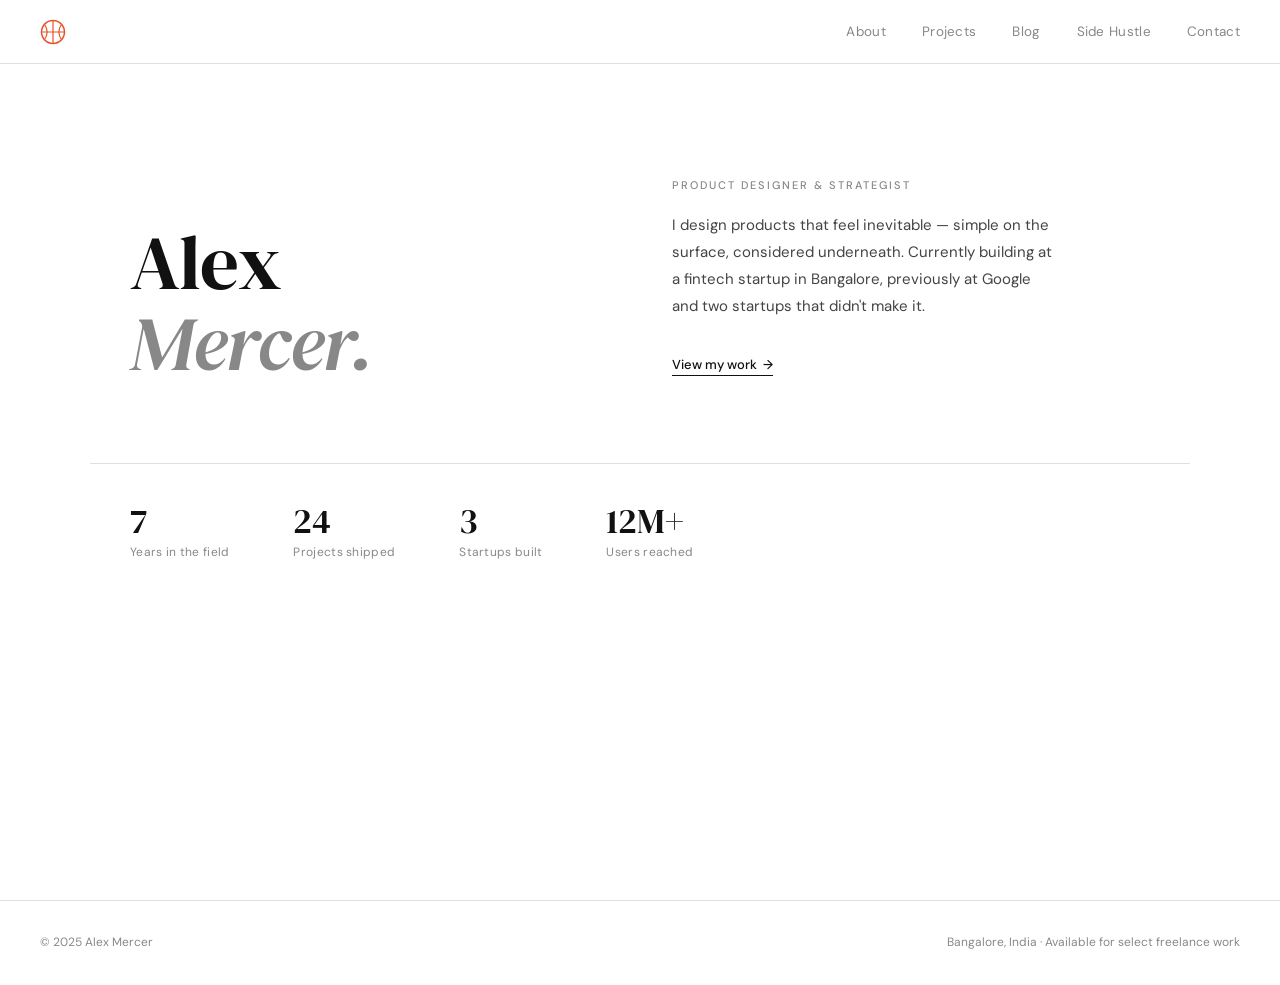
==== index.html @ 09b14b58 "Add files via upload" ====
<!DOCTYPE html>
<html lang="en">
<head>
  <meta charset="UTF-8" />
  <meta name="viewport" content="width=device-width, initial-scale=1.0" />
  <title>Alex Mercer</title>
  <link rel="preconnect" href="https://fonts.googleapis.com" />
  <link rel="preconnect" href="https://fonts.gstatic.com" crossorigin />
  <link href="https://fonts.googleapis.com/css2?family=DM+Serif+Display:ital@0;1&family=DM+Sans:wght@300;400;500&display=swap" rel="stylesheet" />
  <style>
    *, *::before, *::after { box-sizing: border-box; margin: 0; padding: 0; }

    :root {
      --white: #ffffff;
      --black: #111111;
      --grey-light: #f4f4f4;
      --grey-mid: #e0e0e0;
      --grey-text: #888;
      --accent: #e8522a;
      --nav-h: 64px;
    }

    html { scroll-behavior: smooth; }

    body {
      font-family: 'DM Sans', sans-serif;
      background: var(--white);
      color: var(--black);
      font-size: 15px;
      line-height: 1.65;
      -webkit-font-smoothing: antialiased;
    }

    /* ── NAV ── */
    nav {
      position: fixed;
      top: 0; left: 0; right: 0;
      z-index: 200;
      height: var(--nav-h);
      background: var(--white);
      border-bottom: 1px solid var(--grey-mid);
      display: flex;
      align-items: center;
      padding: 0 2.5rem;
      justify-content: space-between;
    }

    .nav-home {
      display: flex;
      align-items: center;
      gap: 0;
      text-decoration: none;
      cursor: pointer;
      background: none;
      border: none;
      padding: 0;
    }

    .basketball {
      width: 26px;
      height: 26px;
      display: block;
    }

    .basketball.bounce {
      animation: bounce 0.55s cubic-bezier(0.36, 0.07, 0.19, 0.97);
    }

    @keyframes bounce {
      0%   { transform: translateY(0) scaleY(1) scaleX(1); }
      20%  { transform: translateY(-14px) scaleY(1.08) scaleX(0.94); }
      40%  { transform: translateY(0) scaleY(0.88) scaleX(1.1); }
      60%  { transform: translateY(-7px) scaleY(1.04) scaleX(0.97); }
      80%  { transform: translateY(0) scaleY(0.96) scaleX(1.03); }
      100% { transform: translateY(0) scaleY(1) scaleX(1); }
    }

    .nav-links {
      display: flex;
      gap: 2.25rem;
      list-style: none;
    }

    .nav-links button {
      background: none;
      border: none;
      cursor: pointer;
      font-family: 'DM Sans', sans-serif;
      font-size: 13.5px;
      font-weight: 400;
      color: var(--grey-text);
      letter-spacing: 0.3px;
      padding: 0;
      transition: color 0.15s;
    }

    .nav-links button:hover,
    .nav-links button.active {
      color: var(--black);
    }

    /* ── PAGES ── */
    .page {
      display: none;
      padding-top: var(--nav-h);
      min-height: 100vh;
    }

    .page.visible { display: block; }

    /* ── HERO / HOME ── */
    .hero {
      max-width: 1100px;
      margin: 0 auto;
      padding: 7rem 2.5rem 5rem;
      display: grid;
      grid-template-columns: 1fr 1fr;
      gap: 4rem;
      align-items: end;
    }

    .hero-left h1 {
      font-family: 'DM Serif Display', serif;
      font-size: clamp(3rem, 6vw, 5.5rem);
      font-weight: 400;
      line-height: 1.05;
      letter-spacing: -1px;
      color: var(--black);
    }

    .hero-left h1 em {
      font-style: italic;
      color: var(--grey-text);
    }

    .hero-right {
      padding-bottom: 0.4rem;
    }

    .hero-right .role {
      font-size: 11px;
      font-weight: 500;
      letter-spacing: 2px;
      text-transform: uppercase;
      color: var(--grey-text);
      margin-bottom: 1rem;
    }

    .hero-right p {
      font-size: 15px;
      color: #444;
      line-height: 1.8;
      max-width: 380px;
      margin-bottom: 2rem;
    }

    .hero-cta {
      display: inline-flex;
      align-items: center;
      gap: 8px;
      font-size: 13px;
      font-weight: 500;
      color: var(--black);
      text-decoration: none;
      border-bottom: 1px solid var(--black);
      padding-bottom: 2px;
      cursor: pointer;
      background: none;
      border-left: none;
      border-right: none;
      border-top: none;
      font-family: 'DM Sans', sans-serif;
      transition: color 0.15s;
    }

    .hero-cta:hover { color: var(--accent); border-bottom-color: var(--accent); }

    .hero-divider {
      max-width: 1100px;
      margin: 0 auto;
      padding: 0 2.5rem;
      border-top: 1px solid var(--grey-mid);
    }

    .hero-stats {
      max-width: 1100px;
      margin: 0 auto;
      padding: 2.5rem 2.5rem 5rem;
      display: flex;
      gap: 4rem;
    }

    .stat-item {}

    .stat-num {
      font-family: 'DM Serif Display', serif;
      font-size: 2.2rem;
      font-weight: 400;
      color: var(--black);
      line-height: 1;
    }

    .stat-label {
      font-size: 12px;
      color: var(--grey-text);
      margin-top: 4px;
      letter-spacing: 0.3px;
    }

    /* ── SECTION WRAPPER ── */
    .section {
      max-width: 900px;
      margin: 0 auto;
      padding: 5rem 2.5rem 6rem;
    }

    .section-eyebrow {
      font-size: 11px;
      font-weight: 500;
      letter-spacing: 2.5px;
      text-transform: uppercase;
      color: var(--grey-text);
      margin-bottom: 3rem;
      display: flex;
      align-items: center;
      gap: 1rem;
    }

    .section-eyebrow::after {
      content: '';
      display: block;
      flex: 1;
      height: 1px;
      background: var(--grey-mid);
    }

    /* ── ABOUT ── */
    .about-grid {
      display: grid;
      grid-template-columns: 1fr 1fr;
      gap: 5rem;
      align-items: start;
    }

    .about-text h2 {
      font-family: 'DM Serif Display', serif;
      font-size: 2.4rem;
      font-weight: 400;
      line-height: 1.2;
      margin-bottom: 1.5rem;
      letter-spacing: -0.5px;
    }

    .about-text p {
      font-size: 15px;
      color: #444;
      line-height: 1.85;
      margin-bottom: 1.25rem;
    }

    .about-photo {
      width: 100%;
      aspect-ratio: 4/5;
      background: var(--grey-light);
      border-radius: 3px;
      display: flex;
      align-items: center;
      justify-content: center;
      font-size: 12px;
      color: var(--grey-text);
      letter-spacing: 0.5px;
    }

    .tag-list {
      display: flex;
      flex-wrap: wrap;
      gap: 8px;
      margin-top: 2rem;
    }

    .tag {
      font-size: 11.5px;
      font-weight: 500;
      color: #555;
      background: var(--grey-light);
      padding: 5px 12px;
      border-radius: 20px;
      letter-spacing: 0.2px;
    }

    /* ── PROJECTS ── */
    .project-list {
      display: flex;
      flex-direction: column;
      gap: 0;
    }

    .project-row {
      display: grid;
      grid-template-columns: 200px 1fr;
      gap: 2rem;
      padding: 2.25rem 0;
      border-bottom: 1px solid var(--grey-mid);
      text-decoration: none;
      color: inherit;
      align-items: center;
      transition: opacity 0.15s;
    }

    .project-row:first-child { border-top: 1px solid var(--grey-mid); }
    .project-row:hover { opacity: 0.7; }

    .project-thumb {
      width: 100%;
      aspect-ratio: 16/9;
      background: var(--grey-light);
      border-radius: 3px;
      display: flex;
      align-items: center;
      justify-content: center;
      font-size: 11px;
      color: var(--grey-text);
      overflow: hidden;
    }

    .project-meta {
      display: flex;
      flex-direction: column;
      gap: 0.5rem;
    }

    .project-tag {
      font-size: 10.5px;
      font-weight: 500;
      letter-spacing: 1.5px;
      text-transform: uppercase;
      color: var(--grey-text);
    }

    .project-title {
      font-family: 'DM Serif Display', serif;
      font-size: 1.5rem;
      font-weight: 400;
      line-height: 1.2;
      letter-spacing: -0.3px;
    }

    .project-desc {
      font-size: 13.5px;
      color: #555;
      line-height: 1.65;
      max-width: 500px;
    }

    .project-arrow {
      margin-top: 0.75rem;
      font-size: 12px;
      color: var(--grey-text);
      display: flex;
      align-items: center;
      gap: 6px;
    }

    /* ── BLOG ── */
    .blog-list {
      display: flex;
      flex-direction: column;
    }

    .blog-row {
      display: grid;
      grid-template-columns: 1fr auto;
      align-items: baseline;
      gap: 2rem;
      padding: 1.75rem 0;
      border-bottom: 1px solid var(--grey-mid);
      text-decoration: none;
      color: inherit;
      transition: opacity 0.15s;
    }

    .blog-row:first-child { border-top: 1px solid var(--grey-mid); }
    .blog-row:hover { opacity: 0.65; }

    .blog-left {}

    .blog-category {
      font-size: 10.5px;
      font-weight: 500;
      letter-spacing: 1.5px;
      text-transform: uppercase;
      color: var(--grey-text);
      margin-bottom: 0.3rem;
    }

    .blog-title {
      font-family: 'DM Serif Display', serif;
      font-size: 1.25rem;
      font-weight: 400;
      line-height: 1.3;
    }

    .blog-excerpt {
      font-size: 13px;
      color: #666;
      margin-top: 0.35rem;
      line-height: 1.6;
    }

    .blog-date {
      font-size: 12px;
      color: var(--grey-text);
      white-space: nowrap;
      align-self: start;
      padding-top: 0.15rem;
    }

    /* ── SIDE HUSTLE ── */
    .hustle-intro {
      font-family: 'DM Serif Display', serif;
      font-size: 2rem;
      font-weight: 400;
      line-height: 1.25;
      max-width: 560px;
      margin-bottom: 3rem;
      letter-spacing: -0.4px;
    }

    .hustle-grid {
      display: grid;
      grid-template-columns: 1fr 1fr;
      gap: 1.5rem;
    }

    .hustle-card {
      background: var(--grey-light);
      border-radius: 4px;
      padding: 2rem;
      text-decoration: none;
      color: inherit;
      display: block;
      transition: background 0.15s;
    }

    .hustle-card:hover { background: #ebebeb; }

    .hustle-card-tag {
      font-size: 10.5px;
      font-weight: 500;
      letter-spacing: 1.5px;
      text-transform: uppercase;
      color: var(--grey-text);
      margin-bottom: 1rem;
    }

    .hustle-card h3 {
      font-family: 'DM Serif Display', serif;
      font-size: 1.35rem;
      font-weight: 400;
      margin-bottom: 0.75rem;
      line-height: 1.2;
    }

    .hustle-card p {
      font-size: 13px;
      color: #555;
      line-height: 1.7;
    }

    /* ── CONTACT ── */
    .contact-intro {
      font-family: 'DM Serif Display', serif;
      font-size: 2.5rem;
      font-weight: 400;
      line-height: 1.15;
      max-width: 520px;
      margin-bottom: 3.5rem;
      letter-spacing: -0.5px;
    }

    .contact-links {
      display: flex;
      flex-direction: column;
    }

    .contact-row {
      display: flex;
      justify-content: space-between;
      align-items: center;
      padding: 1.5rem 0;
      border-bottom: 1px solid var(--grey-mid);
      text-decoration: none;
      color: inherit;
      transition: opacity 0.15s;
    }

    .contact-row:first-child { border-top: 1px solid var(--grey-mid); }
    .contact-row:hover { opacity: 0.6; }

    .contact-platform {
      font-size: 11px;
      font-weight: 500;
      letter-spacing: 1.5px;
      text-transform: uppercase;
      color: var(--grey-text);
      min-width: 100px;
    }

    .contact-value {
      font-size: 15px;
      font-weight: 400;
      flex: 1;
      padding: 0 2rem;
    }

    .contact-arrow {
      font-size: 18px;
      color: var(--grey-text);
    }

    /* ── FOOTER ── */
    footer {
      border-top: 1px solid var(--grey-mid);
      padding: 2rem 2.5rem;
      display: flex;
      justify-content: space-between;
      align-items: center;
      font-size: 12px;
      color: var(--grey-text);
      max-width: 100%;
    }

    /* ── MOBILE ── */
    .hamburger {
      display: none;
      flex-direction: column;
      gap: 5px;
      background: none;
      border: none;
      cursor: pointer;
      padding: 4px;
    }

    .hamburger span {
      display: block;
      width: 22px;
      height: 1.5px;
      background: var(--black);
      border-radius: 2px;
      transition: all 0.2s;
    }

    .mobile-menu {
      display: none;
      position: fixed;
      top: var(--nav-h);
      left: 0; right: 0;
      background: var(--white);
      border-bottom: 1px solid var(--grey-mid);
      padding: 1.5rem 2.5rem;
      flex-direction: column;
      gap: 1.25rem;
      z-index: 199;
    }

    .mobile-menu.open { display: flex; }

    .mobile-menu button {
      background: none;
      border: none;
      font-family: 'DM Sans', sans-serif;
      font-size: 15px;
      color: var(--black);
      text-align: left;
      cursor: pointer;
      padding: 0;
    }

    @media (max-width: 768px) {
      .nav-links { display: none; }
      .hamburger { display: flex; }

      .hero {
        grid-template-columns: 1fr;
        padding: 4rem 1.5rem 3rem;
        gap: 2.5rem;
      }

      .hero-left h1 { font-size: 3rem; }

      .about-grid,
      .hustle-grid { grid-template-columns: 1fr; }

      .project-row {
        grid-template-columns: 1fr;
        gap: 1rem;
      }

      .section { padding: 3.5rem 1.5rem 4rem; }

      footer { flex-direction: column; gap: 0.5rem; text-align: center; }
    }
  </style>
</head>
<body>

  <!-- NAV -->
  <nav>
    <button class="nav-home" onclick="showPage('home'); bounceBall()" aria-label="Home">
      <svg class="basketball" id="bball" viewBox="0 0 26 26" fill="none" xmlns="http://www.w3.org/2000/svg">
        <circle cx="13" cy="13" r="11.5" stroke="#e8522a" stroke-width="1.5" fill="none"/>
        <path d="M13 1.5 C13 1.5 13 24.5 13 24.5" stroke="#e8522a" stroke-width="1.2" stroke-linecap="round"/>
        <path d="M1.5 13 C1.5 13 24.5 13 24.5 13" stroke="#e8522a" stroke-width="1.2" stroke-linecap="round"/>
        <path d="M4.5 5.5 C8 10 8 16 4.5 20.5" stroke="#e8522a" stroke-width="1.2" fill="none" stroke-linecap="round"/>
        <path d="M21.5 5.5 C18 10 18 16 21.5 20.5" stroke="#e8522a" stroke-width="1.2" fill="none" stroke-linecap="round"/>
      </svg>
    </button>

    <ul class="nav-links">
      <li><button onclick="showPage('about')" data-page="about">About</button></li>
      <li><button onclick="showPage('projects')" data-page="projects">Projects</button></li>
      <li><button onclick="showPage('blog')" data-page="blog">Blog</button></li>
      <li><button onclick="showPage('hustle')" data-page="hustle">Side Hustle</button></li>
      <li><button onclick="showPage('contact')" data-page="contact">Contact</button></li>
    </ul>

    <button class="hamburger" onclick="toggleMobile()" aria-label="Menu">
      <span></span><span></span><span></span>
    </button>
  </nav>

  <div class="mobile-menu" id="mobileMenu">
    <button onclick="showPage('about'); toggleMobile()">About</button>
    <button onclick="showPage('projects'); toggleMobile()">Projects</button>
    <button onclick="showPage('blog'); toggleMobile()">Blog</button>
    <button onclick="showPage('hustle'); toggleMobile()">Side Hustle</button>
    <button onclick="showPage('contact'); toggleMobile()">Contact</button>
  </div>

  <!-- HOME -->
  <div id="page-home" class="page visible">
    <div class="hero">
      <div class="hero-left">
        <h1>Alex<br/><em>Mercer.</em></h1>
      </div>
      <div class="hero-right">
        <p class="role">Product Designer & Strategist</p>
        <p>I design products that feel inevitable — simple on the surface, considered underneath. Currently building at a fintech startup in Bangalore, previously at Google and two startups that didn't make it.</p>
        <button class="hero-cta" onclick="showPage('projects')">View my work &nbsp;→</button>
      </div>
    </div>
    <div class="hero-divider"></div>
    <div class="hero-stats">
      <div class="stat-item">
        <div class="stat-num">7</div>
        <div class="stat-label">Years in the field</div>
      </div>
      <div class="stat-item">
        <div class="stat-num">24</div>
        <div class="stat-label">Projects shipped</div>
      </div>
      <div class="stat-item">
        <div class="stat-num">3</div>
        <div class="stat-label">Startups built</div>
      </div>
      <div class="stat-item">
        <div class="stat-num">12M+</div>
        <div class="stat-label">Users reached</div>
      </div>
    </div>
  </div>

  <!-- ABOUT -->
  <div id="page-about" class="page">
    <div class="section">
      <div class="section-eyebrow">About</div>
      <div class="about-grid">
        <div class="about-text">
          <h2>Curious by nature, precise by practice.</h2>
          <p>I'm Alex — a product designer based in Bangalore with seven years of experience shaping digital products across fintech, health, and consumer apps. I obsess over the gap between what a product does and what a user actually needs.</p>
          <p>Before going independent, I led design at Zeta and spent two years at Google's APAC office working on emerging-market UX. I've also co-founded two startups — one failed quietly, one failed loudly. Both taught me more than any job.</p>
          <p>Outside of work: I read too much, cook just enough, and watch an embarrassing amount of NBA basketball.</p>
          <div class="tag-list">
            <span class="tag">Product Design</span>
            <span class="tag">UX Research</span>
            <span class="tag">Design Systems</span>
            <span class="tag">Prototyping</span>
            <span class="tag">Figma</span>
            <span class="tag">Strategy</span>
            <span class="tag">0→1</span>
          </div>
        </div>
        <div class="about-photo">Your photo</div>
      </div>
    </div>
  </div>

  <!-- PROJECTS -->
  <div id="page-projects" class="page">
    <div class="section">
      <div class="section-eyebrow">Projects & Case Studies</div>
      <div class="project-list">

        <a class="project-row" href="#">
          <div class="project-thumb">Image</div>
          <div class="project-meta">
            <span class="project-tag">Fintech · 2024</span>
            <div class="project-title">Redesigning onboarding for a neo-bank serving first-time account holders</div>
            <div class="project-desc">How we reduced drop-off by 41% by rethinking the onboarding flow from the ground up — starting with what users were actually afraid of.</div>
            <div class="project-arrow">Read case study &nbsp;→</div>
          </div>
        </a>

        <a class="project-row" href="#">
          <div class="project-thumb">Image</div>
          <div class="project-meta">
            <span class="project-tag">Health · 2023</span>
            <div class="project-title">A medication tracker built around forgetfulness, not discipline</div>
            <div class="project-desc">Designing for non-compliance — what happens when you stop blaming users and start designing around human behaviour.</div>
            <div class="project-arrow">Read case study &nbsp;→</div>
          </div>
        </a>

        <a class="project-row" href="#">
          <div class="project-thumb">Image</div>
          <div class="project-meta">
            <span class="project-tag">Consumer · 2022</span>
            <div class="project-title">Building a design system for a team of 40 with zero process</div>
            <div class="project-desc">From scattered components and six shades of "the same blue" to a token-based system that actually got adopted.</div>
            <div class="project-arrow">Read case study &nbsp;→</div>
          </div>
        </a>

        <a class="project-row" href="#">
          <div class="project-thumb">Image</div>
          <div class="project-meta">
            <span class="project-tag">Research · 2021</span>
            <div class="project-title">What 200 field interviews taught me about designing for Tier 3 India</div>
            <div class="project-desc">A research-led redesign of a payments app used by street vendors — context, constraints, and what we got wrong the first time.</div>
            <div class="project-arrow">Read case study &nbsp;→</div>
          </div>
        </a>

      </div>
    </div>
  </div>

  <!-- BLOG -->
  <div id="page-blog" class="page">
    <div class="section">
      <div class="section-eyebrow">Blog & Writeups</div>
      <div class="blog-list">

        <a class="blog-row" href="#">
          <div class="blog-left">
            <div class="blog-category">Design</div>
            <div class="blog-title">The problem with "clean" design is that it's often just empty</div>
            <div class="blog-excerpt">Minimalism isn't a shortcut. Here's what I mean when I say something is considered versus just stripped down.</div>
          </div>
          <div class="blog-date">May 2025</div>
        </a>

        <a class="blog-row" href="#">
          <div class="blog-left">
            <div class="blog-category">Process</div>
            <div class="blog-title">How I run a design critique without it turning into a vibe check</div>
            <div class="blog-excerpt">A practical guide to getting useful feedback instead of "I think it needs more breathing room."</div>
          </div>
          <div class="blog-date">Mar 2025</div>
        </a>

        <a class="blog-row" href="#">
          <div class="blog-left">
            <div class="blog-category">Career</div>
            <div class="blog-title">What two failed startups actually taught me about product thinking</div>
            <div class="blog-excerpt">The lessons weren't about what I built. They were about what I assumed.</div>
          </div>
          <div class="blog-date">Jan 2025</div>
        </a>

        <a class="blog-row" href="#">
          <div class="blog-left">
            <div class="blog-category">Research</div>
            <div class="blog-title">On interviewing users who don't want to be interviewed</div>
            <div class="blog-excerpt">Field research in low-trust environments — and how I stopped making people feel like they were being studied.</div>
          </div>
          <div class="blog-date">Nov 2024</div>
        </a>

        <a class="blog-row" href="#">
          <div class="blog-left">
            <div class="blog-category">Tools</div>
            <div class="blog-title">I stopped using Figma auto-layout for a month. Here's what happened.</div>
            <div class="blog-excerpt">A small experiment in constraint — and what it clarified about how I think about space.</div>
          </div>
          <div class="blog-date">Sep 2024</div>
        </a>

      </div>
    </div>
  </div>

  <!-- SIDE HUSTLE -->
  <div id="page-hustle" class="page">
    <div class="section">
      <div class="section-eyebrow">Side Hustle</div>
      <p class="hustle-intro">Things I build, teach, and sell on the side — because one job was never enough.</p>
      <div class="hustle-grid">

        <a class="hustle-card" href="#">
          <div class="hustle-card-tag">Template · Gumroad</div>
          <h3>The Design Handoff Kit</h3>
          <p>A Figma template system for handing off to developers cleanly — annotations, spec sheets, and a decision log. Used by 1,400+ designers.</p>
        </a>

        <a class="hustle-card" href="#">
          <div class="hustle-card-tag">Newsletter · Substack</div>
          <h3>Once a Week, Considered</h3>
          <p>A short weekly essay on design, products, and the odd observation about how things work. 3,200 subscribers. No sponsors, no fluff.</p>
        </a>

        <a class="hustle-card" href="#">
          <div class="hustle-card-tag">Mentorship · ADPList</div>
          <h3>1:1 Design Mentoring</h3>
          <p>I take on four mentees per quarter — early-career designers looking to move from execution to strategic thinking. Waitlist open.</p>
        </a>

        <a class="hustle-card" href="#">
          <div class="hustle-card-tag">Course · Coming Soon</div>
          <h3>Research Without a Lab</h3>
          <p>A self-paced course on doing meaningful UX research with no budget, no team, and no research ops. Launching late 2025.</p>
        </a>

      </div>
    </div>
  </div>

  <!-- CONTACT -->
  <div id="page-contact" class="page">
    <div class="section">
      <div class="section-eyebrow">Contact</div>
      <p class="contact-intro">Let's talk — about a project, a question, or just something interesting.</p>
      <div class="contact-links">
        <a class="contact-row" href="mailto:alex@alexmercer.com">
          <span class="contact-platform">Email</span>
          <span class="contact-value">alex@alexmercer.com</span>
          <span class="contact-arrow">↗</span>
        </a>
        <a class="contact-row" href="#" target="_blank" rel="noopener">
          <span class="contact-platform">LinkedIn</span>
          <span class="contact-value">linkedin.com/in/alexmercer</span>
          <span class="contact-arrow">↗</span>
        </a>
        <a class="contact-row" href="#" target="_blank" rel="noopener">
          <span class="contact-platform">Twitter / X</span>
          <span class="contact-value">@alexmercer</span>
          <span class="contact-arrow">↗</span>
        </a>
        <a class="contact-row" href="#" target="_blank" rel="noopener">
          <span class="contact-platform">GitHub</span>
          <span class="contact-value">github.com/alexmercer</span>
          <span class="contact-arrow">↗</span>
        </a>
        <a class="contact-row" href="#" target="_blank" rel="noopener">
          <span class="contact-platform">Read.cv</span>
          <span class="contact-value">read.cv/alexmercer</span>
          <span class="contact-arrow">↗</span>
        </a>
      </div>
    </div>
  </div>

  <footer>
    <span>© 2025 Alex Mercer</span>
    <span>Bangalore, India · Available for select freelance work</span>
  </footer>

  <script>
    function showPage(name) {
      document.querySelectorAll('.page').forEach(p => p.classList.remove('visible'));
      const t = document.getElementById('page-' + name);
      if (t) t.classList.add('visible');
      document.querySelectorAll('[data-page]').forEach(b => {
        b.classList.toggle('active', b.dataset.page === name);
      });
      window.scrollTo({ top: 0, behavior: 'smooth' });
    }

    function bounceBall() {
      const ball = document.getElementById('bball');
      ball.classList.remove('bounce');
      void ball.offsetWidth;
      ball.classList.add('bounce');
      ball.addEventListener('animationend', () => ball.classList.remove('bounce'), { once: true });
    }

    function toggleMobile() {
      document.getElementById('mobileMenu').classList.toggle('open');
    }
  </script>
</body>
</html>
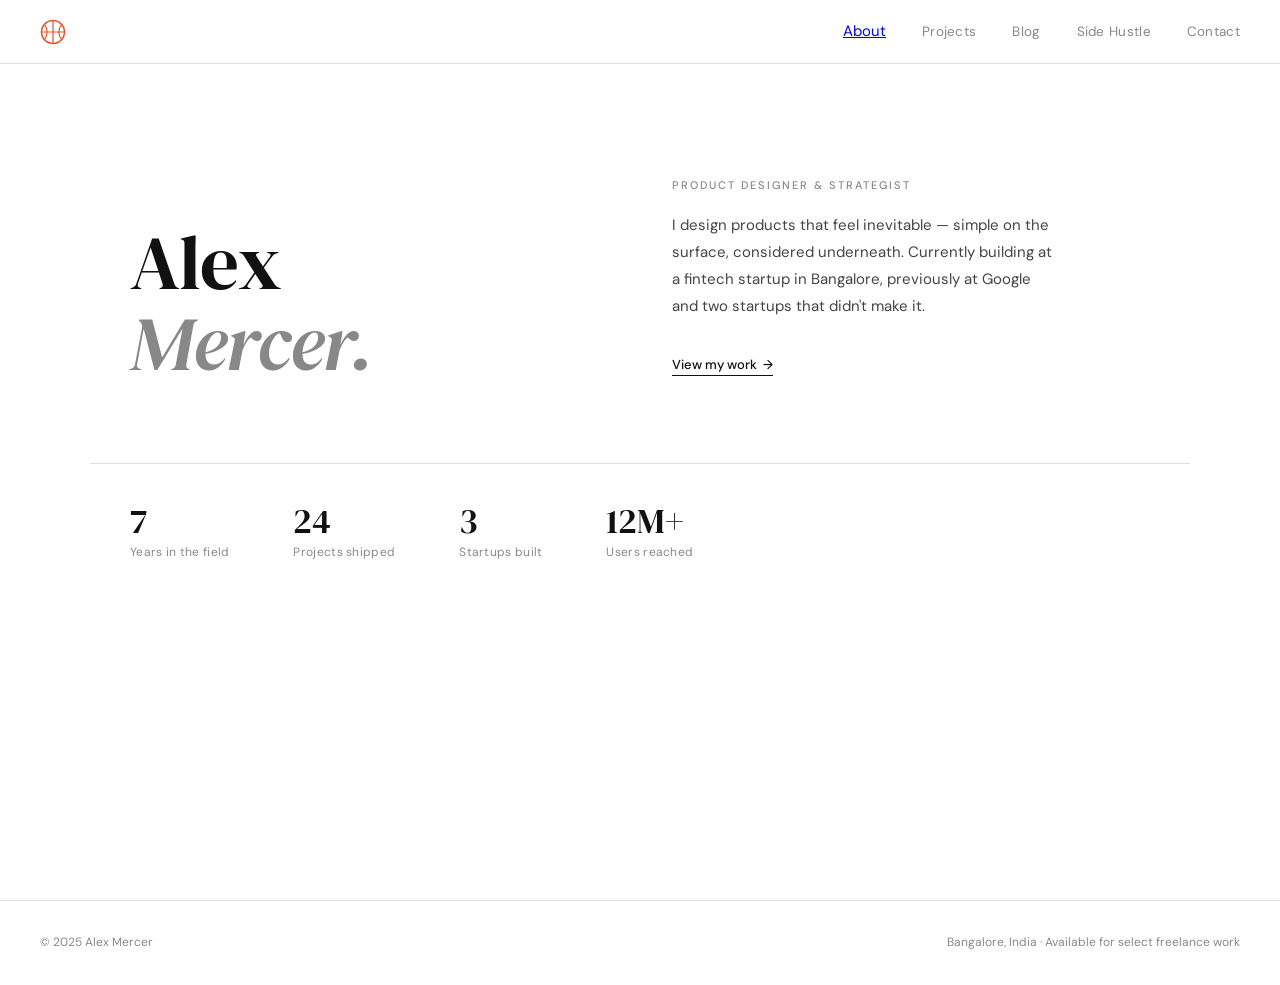
==== commit 3098d856: "Updated index.html" ====
--- a/index.html
+++ b/index.html
@@ -617,7 +617,7 @@
     </button>
 
     <ul class="nav-links">
-      <li><button onclick="showPage('about')" data-page="about">About</button></li>
+      <li><a href="about.html">About</a></li>
       <li><button onclick="showPage('projects')" data-page="projects">Projects</button></li>
       <li><button onclick="showPage('blog')" data-page="blog">Blog</button></li>
       <li><button onclick="showPage('hustle')" data-page="hustle">Side Hustle</button></li>
@@ -630,7 +630,7 @@
   </nav>
 
   <div class="mobile-menu" id="mobileMenu">
-    <button onclick="showPage('about'); toggleMobile()">About</button>
+  <a href="about.html">About</a>
     <button onclick="showPage('projects'); toggleMobile()">Projects</button>
     <button onclick="showPage('blog'); toggleMobile()">Blog</button>
     <button onclick="showPage('hustle'); toggleMobile()">Side Hustle</button>
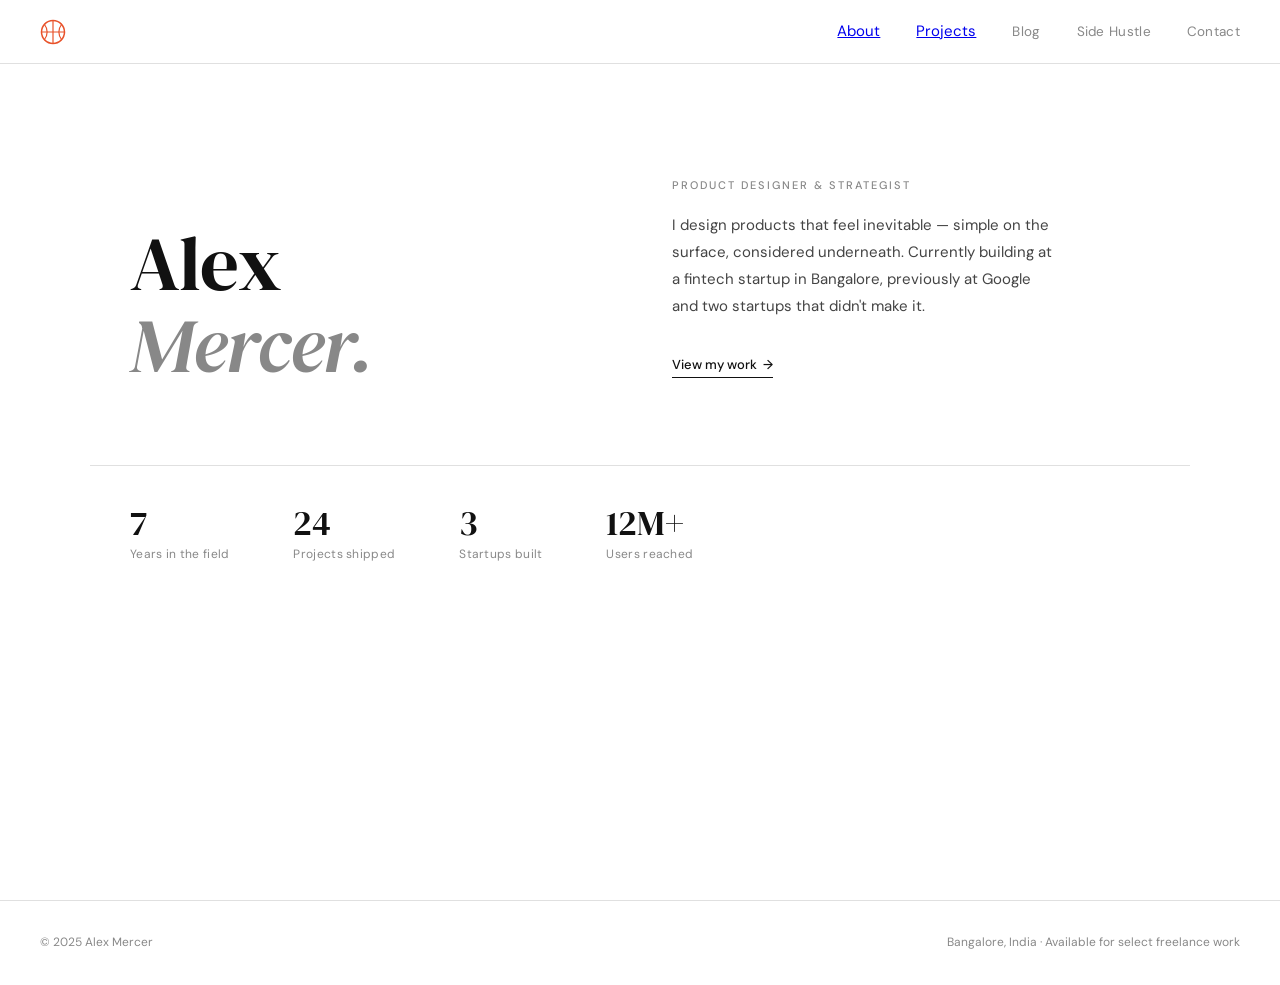
==== commit d6ec2aee: "Add boubyan page and projects" ====
--- a/index.html
+++ b/index.html
@@ -618,7 +618,7 @@
 
     <ul class="nav-links">
       <li><a href="about.html">About</a></li>
-      <li><button onclick="showPage('projects')" data-page="projects">Projects</button></li>
+      <li><a href="projects.html">Projects</a></li>
       <li><button onclick="showPage('blog')" data-page="blog">Blog</button></li>
       <li><button onclick="showPage('hustle')" data-page="hustle">Side Hustle</button></li>
       <li><button onclick="showPage('contact')" data-page="contact">Contact</button></li>
@@ -631,7 +631,7 @@
 
   <div class="mobile-menu" id="mobileMenu">
   <a href="about.html">About</a>
-    <button onclick="showPage('projects'); toggleMobile()">Projects</button>
+    <a href="projects.html">Projects</a>
     <button onclick="showPage('blog'); toggleMobile()">Blog</button>
     <button onclick="showPage('hustle'); toggleMobile()">Side Hustle</button>
     <button onclick="showPage('contact'); toggleMobile()">Contact</button>
@@ -646,7 +646,7 @@
       <div class="hero-right">
         <p class="role">Product Designer & Strategist</p>
         <p>I design products that feel inevitable — simple on the surface, considered underneath. Currently building at a fintech startup in Bangalore, previously at Google and two startups that didn't make it.</p>
-        <button class="hero-cta" onclick="showPage('projects')">View my work &nbsp;→</button>
+        <a class="hero-cta" href="projects.html">View my work &nbsp;→</a>
       </div>
     </div>
     <div class="hero-divider"></div>
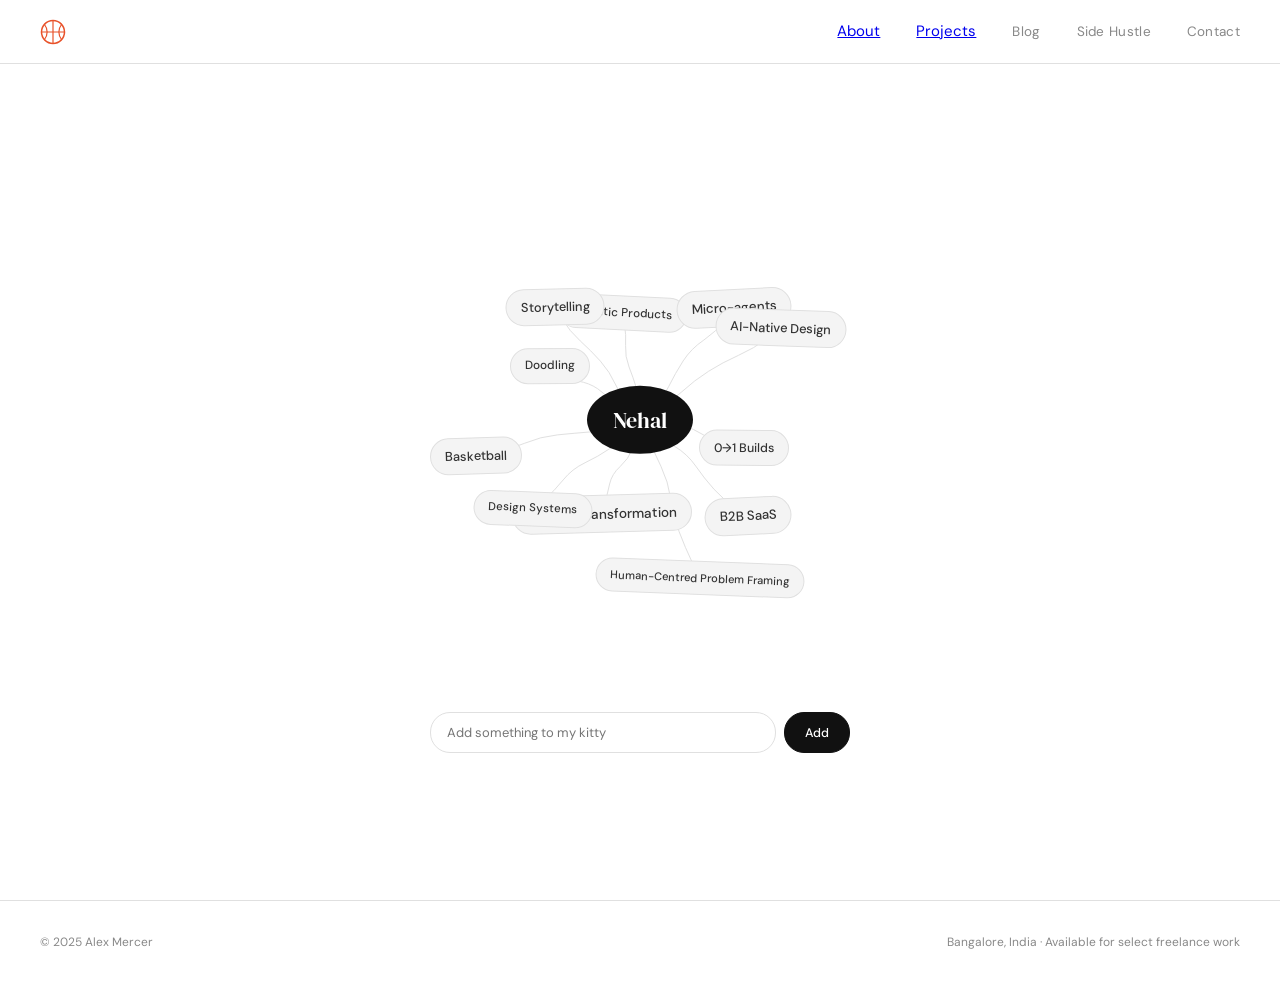
==== commit c5a559e6: "Mind Map on home page" ====
--- a/index.html
+++ b/index.html
@@ -576,6 +576,128 @@
       padding: 0;
     }
 
+    /* ── KEYWORD MIND-MAP ── */
+    .mindmap-section {
+      max-width: 1100px;
+      margin: 0 auto;
+      padding: 6rem 2.5rem 6rem;
+    }
+
+    .mindmap-canvas {
+      position: relative;
+      width: 100%;
+      height: 520px;
+      background: var(--white);
+    }
+
+    .mindmap-canvas svg {
+      position: absolute;
+      top: 0; left: 0;
+      width: 100%;
+      height: 100%;
+      pointer-events: none;
+    }
+
+    .mindmap-nodes {
+      position: absolute;
+      top: 0; left: 0;
+      width: 100%;
+      height: 100%;
+    }
+
+    .mm-center {
+      position: absolute;
+      transform: translate(-50%, -50%);
+      font-family: 'DM Serif Display', serif;
+      font-size: 22px;
+      background: var(--black);
+      color: var(--white);
+      padding: 16px 26px;
+      border-radius: 50%;
+      white-space: nowrap;
+      z-index: 2;
+    }
+
+    .mm-node-wrap {
+      position: absolute;
+      animation: mmFloat ease-in-out infinite;
+    }
+
+    .mm-node {
+      position: absolute;
+      transform: translate(-50%, -50%);
+      font-weight: 500;
+      color: #333;
+      background: var(--grey-light);
+      padding: 7px 14px;
+      border-radius: 20px;
+      white-space: nowrap;
+      border: 1px solid var(--grey-mid);
+      transition: background 0.3s, color 0.3s, border-color 0.3s;
+    }
+
+    .mm-node:hover {
+      transform: translate(-50%, -50%) scale(1.08) !important;
+    }
+
+    .mm-node.mm-added {
+      background: var(--accent);
+      color: var(--white);
+      border-color: var(--accent);
+    }
+
+    .mindmap-input-row {
+      display: flex;
+      gap: 8px;
+      margin: 2rem auto 0;
+      max-width: 420px;
+    }
+
+    .mindmap-input-row input {
+      flex: 1;
+      padding: 11px 16px;
+      border: 1px solid var(--grey-mid);
+      border-radius: 20px;
+      font-size: 13px;
+      font-family: 'DM Sans', sans-serif;
+      outline: none;
+    }
+
+    .mindmap-input-row input:focus {
+      border-color: var(--black);
+    }
+
+    .mindmap-input-row button {
+      padding: 11px 20px;
+      border: 1px solid var(--black);
+      background: var(--black);
+      color: var(--white);
+      border-radius: 20px;
+      font-size: 12.5px;
+      font-weight: 500;
+      font-family: 'DM Sans', sans-serif;
+      cursor: pointer;
+      transition: opacity 0.15s;
+    }
+
+    .mindmap-input-row button:hover { opacity: 0.8; }
+
+    .mindmap-hint {
+      text-align: center;
+      font-size: 12px;
+      color: var(--grey-text);
+      margin-top: 0.75rem;
+    }
+
+    .mm-line-wrap {
+      animation: mmFloat ease-in-out infinite;
+    }
+
+    @keyframes mmFloat {
+      0%, 100% { transform: translate(0px, 0px); }
+      50% { transform: translate(3px, -6px); }
+    }
+
     @media (max-width: 768px) {
       .nav-links { display: none; }
       .hamburger { display: flex; }
@@ -587,6 +709,10 @@
       }
 
       .hero-left h1 { font-size: 3rem; }
+
+      .mindmap-canvas { height: 620px; }
+      .mm-node { font-size: 11px; padding: 6px 11px; }
+      .mm-center { font-size: 18px; padding: 12px 20px; }
 
       .about-grid,
       .hustle-grid { grid-template-columns: 1fr; }
@@ -639,33 +765,16 @@
 
   <!-- HOME -->
   <div id="page-home" class="page visible">
-    <div class="hero">
-      <div class="hero-left">
-        <h1>Alex<br/><em>Mercer.</em></h1>
+    <!-- KEYWORD MIND-MAP -->
+    <div class="mindmap-section">
+      <div class="mindmap-canvas" id="mindmapCanvas">
+        <svg id="mmLines"></svg>
+        <div class="mindmap-nodes" id="mmNodes"></div>
       </div>
-      <div class="hero-right">
-        <p class="role">Product Designer & Strategist</p>
-        <p>I design products that feel inevitable — simple on the surface, considered underneath. Currently building at a fintech startup in Bangalore, previously at Google and two startups that didn't make it.</p>
-        <a class="hero-cta" href="projects.html">View my work &nbsp;→</a>
-      </div>
-    </div>
-    <div class="hero-divider"></div>
-    <div class="hero-stats">
-      <div class="stat-item">
-        <div class="stat-num">7</div>
-        <div class="stat-label">Years in the field</div>
-      </div>
-      <div class="stat-item">
-        <div class="stat-num">24</div>
-        <div class="stat-label">Projects shipped</div>
-      </div>
-      <div class="stat-item">
-        <div class="stat-num">3</div>
-        <div class="stat-label">Startups built</div>
-      </div>
-      <div class="stat-item">
-        <div class="stat-num">12M+</div>
-        <div class="stat-label">Users reached</div>
+
+      <div class="mindmap-input-row">
+        <input id="mmInput" type="text" placeholder="Add something to my kitty" maxlength="40" onkeydown="if(event.key==='Enter')mmAddKeyword()" />
+        <button onclick="mmAddKeyword()">Add</button>
       </div>
     </div>
   </div>
@@ -897,6 +1006,156 @@
     function toggleMobile() {
       document.getElementById('mobileMenu').classList.toggle('open');
     }
+
+    /* ── KEYWORD MIND-MAP ── */
+    (function() {
+      const MM_DEFAULT_KEYWORDS = [
+        "Agentic Products", "Micro-agents", "AI-Native Design", "0\u21921 Builds",
+        "B2B SaaS", "Human-Centred Problem Framing", "Fintech Transformation",
+        "Design Systems", "Basketball", "Doodling", "Storytelling"
+      ];
+
+      const navEntries = performance.getEntriesByType("navigation");
+      const isReload = navEntries.length && navEntries[0].type === "reload";
+      if (isReload) {
+        sessionStorage.removeItem('mm_added_keywords');
+      }
+
+      function mmGetAdded() {
+        try {
+          return JSON.parse(sessionStorage.getItem('mm_added_keywords') || '[]');
+        } catch (e) { return []; }
+      }
+
+      function mmSaveAdded(list) {
+        sessionStorage.setItem('mm_added_keywords', JSON.stringify(list));
+      }
+
+      function mmSeededRandom(seed) {
+        const x = Math.sin(seed) * 10000;
+        return x - Math.floor(x);
+      }
+
+      function mmSquigglyPath(x1, y1, x2, y2, seed) {
+        const dx = x2 - x1, dy = y2 - y1;
+        const len = Math.sqrt(dx * dx + dy * dy);
+        const ux = dx / len, uy = dy / len;
+        const px = -uy, py = ux;
+        const segments = 5;
+        const amplitude = 5 + mmSeededRandom(seed) * 3;
+        const points = [];
+        for (let i = 0; i <= segments; i++) {
+          const t = i / segments;
+          const baseX = x1 + dx * t;
+          const baseY = y1 + dy * t;
+          const edgeFade = Math.sin(t * Math.PI);
+          const wave = Math.sin(t * Math.PI * 2.5 + seed) * amplitude * edgeFade;
+          points.push([baseX + px * wave, baseY + py * wave]);
+        }
+        let d = `M ${points[0][0]} ${points[0][1]}`;
+        for (let i = 1; i < points.length; i++) {
+          const [cx0, cy0] = points[i - 1];
+          const [nx, ny] = points[i];
+          const mx = (cx0 + nx) / 2, my = (cy0 + ny) / 2;
+          d += ` Q ${cx0} ${cy0} ${mx} ${my}`;
+        }
+        d += ` L ${points[points.length - 1][0]} ${points[points.length - 1][1]}`;
+        return d;
+      }
+
+      function mmRender() {
+        const canvas = document.getElementById('mindmapCanvas');
+        if (!canvas) return;
+        const svg = document.getElementById('mmLines');
+        const nodesEl = document.getElementById('mmNodes');
+        const W = canvas.clientWidth;
+        const H = canvas.clientHeight;
+        const cx = W / 2, cy = H / 2;
+
+        const added = mmGetAdded();
+        const allKeywords = MM_DEFAULT_KEYWORDS.concat(added);
+
+        svg.innerHTML = '';
+        nodesEl.innerHTML = '';
+        svg.setAttribute('viewBox', `0 0 ${W} ${H}`);
+
+        const center = document.createElement('div');
+        center.className = 'mm-center';
+        center.style.left = cx + 'px';
+        center.style.top = cy + 'px';
+        center.textContent = 'Nehal';
+        nodesEl.appendChild(center);
+
+        const n = allKeywords.length;
+        const isMobile = W < 600;
+        const baseRadius = Math.min(W, H) / 2 - (isMobile ? 60 : 90);
+        // Angular jitter capped well below the gap between neighbouring keywords, so
+        // words never swing into each other's slot regardless of keyword count.
+        const angleStep = (2 * Math.PI) / n;
+        const maxAngleJitter = Math.min(angleStep * 0.28, 0.22);
+
+        allKeywords.forEach((kw, i) => {
+          const seed = i * 12.9898;
+          const angleJitter = (mmSeededRandom(seed) - 0.5) * 2 * maxAngleJitter;
+          // Alternate near/far radius bands so angularly-close neighbours still end up
+          // physically separated, instead of relying on jitter alone.
+          const band = i % 3 === 0 ? 0.62 : (i % 3 === 1 ? 0.85 : 1.0);
+          const radiusJitter = (mmSeededRandom(seed + 1) - 0.5) * 0.08;
+          const angle = i * angleStep - Math.PI / 2 + angleJitter;
+          const radius = baseRadius * (band + radiusJitter);
+          const x = cx + radius * Math.cos(angle);
+          const y = cy + radius * Math.sin(angle);
+          const rotate = (mmSeededRandom(seed + 2) - 0.5) * 6;
+          const fontSize = 11 + mmSeededRandom(seed + 3) * 3;
+          const floatDuration = 3.5 + mmSeededRandom(seed + 4) * 2.5;
+          const floatDelay = mmSeededRandom(seed + 5) * -6;
+
+          const lineWrap = document.createElementNS('http://www.w3.org/2000/svg', 'g');
+          lineWrap.setAttribute('class', 'mm-line-wrap');
+          lineWrap.style.animationDuration = floatDuration + 's';
+          lineWrap.style.animationDelay = floatDelay + 's';
+
+          const path = document.createElementNS('http://www.w3.org/2000/svg', 'path');
+          path.setAttribute('d', mmSquigglyPath(cx, cy, x, y, seed));
+          path.setAttribute('stroke', '#e0e0e0');
+          path.setAttribute('stroke-width', '1');
+          path.setAttribute('fill', 'none');
+          lineWrap.appendChild(path);
+          svg.appendChild(lineWrap);
+
+          const nodeWrap = document.createElement('div');
+          nodeWrap.className = 'mm-node-wrap';
+          nodeWrap.style.left = x + 'px';
+          nodeWrap.style.top = y + 'px';
+          nodeWrap.style.animationDuration = floatDuration + 's';
+          nodeWrap.style.animationDelay = floatDelay + 's';
+
+          const node = document.createElement('div');
+          const isAddedKeyword = i >= MM_DEFAULT_KEYWORDS.length;
+          node.className = 'mm-node' + (isAddedKeyword ? ' mm-added' : '');
+          node.style.fontSize = fontSize + 'px';
+          node.style.setProperty('transform', `translate(-50%, -50%) rotate(${rotate}deg)`);
+          node.textContent = kw;
+
+          nodeWrap.appendChild(node);
+          nodesEl.appendChild(nodeWrap);
+        });
+      }
+
+      window.mmAddKeyword = function() {
+        const input = document.getElementById('mmInput');
+        const val = input.value.trim();
+        if (!val) return;
+        const added = mmGetAdded();
+        added.push(val);
+        mmSaveAdded(added);
+        input.value = '';
+        mmRender();
+      };
+
+      document.addEventListener('DOMContentLoaded', mmRender);
+      window.addEventListener('resize', mmRender);
+    })();
   </script>
 </body>
 </html>
